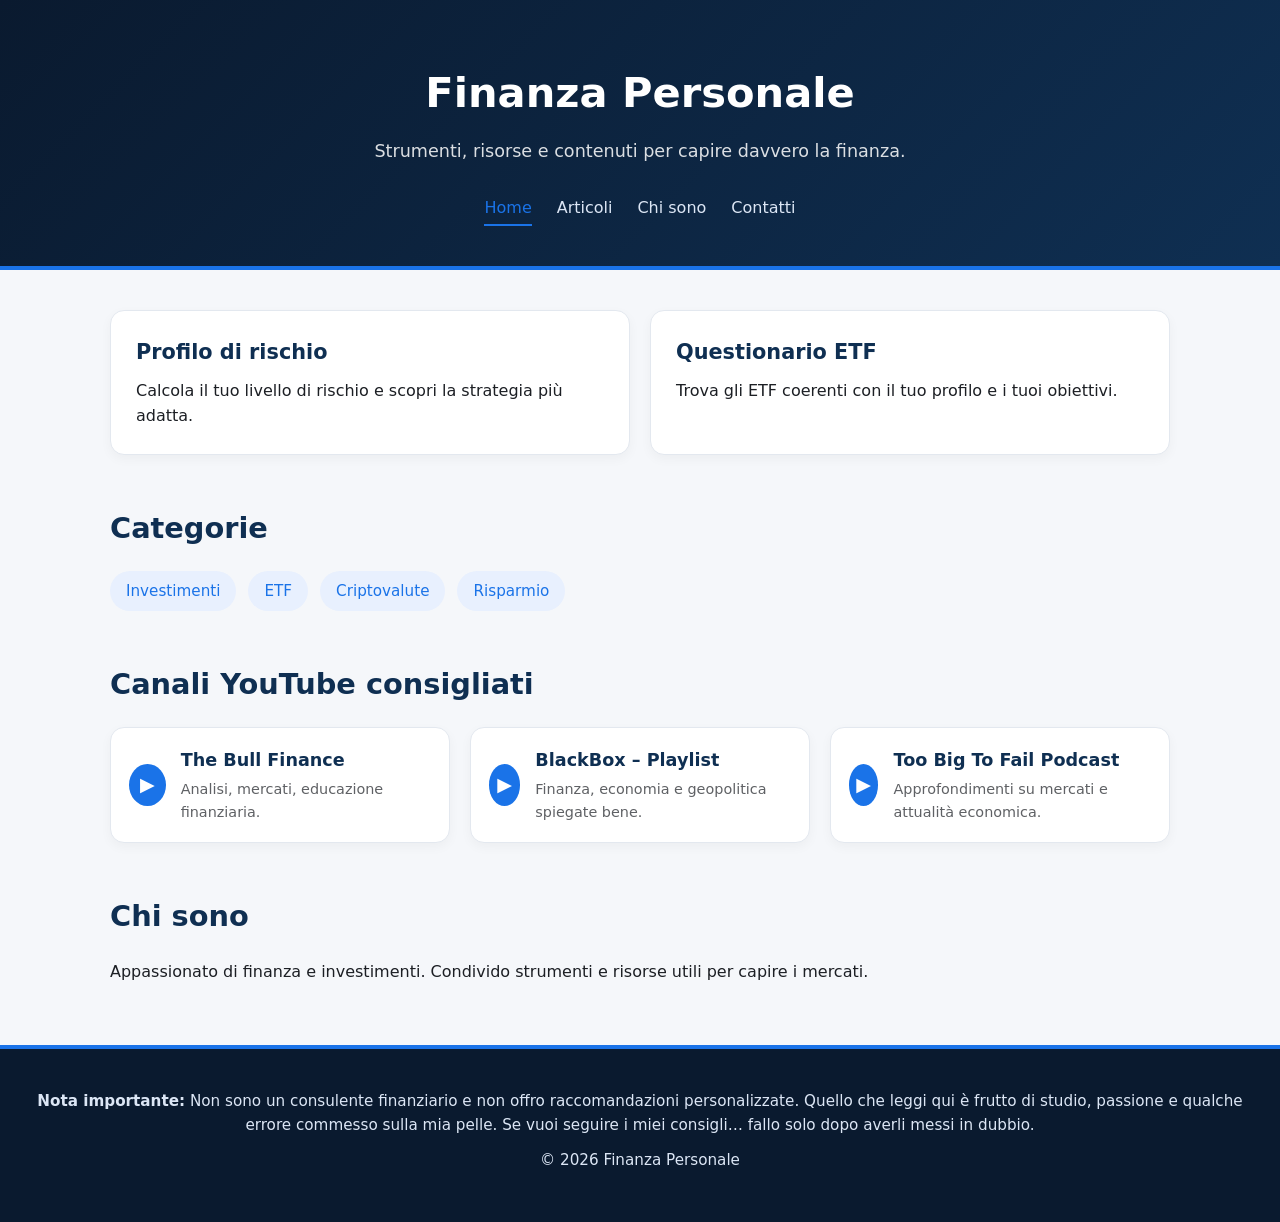
==== index.HTML @ 00348199 "Add files via upload" ====
<!DOCTYPE html>
<html lang="it">
<head>
    <meta charset="UTF-8">
    <meta name="viewport" content="width=device-width, initial-scale=1.0">
    <title>Finanza Personale</title>
    <link rel="stylesheet" href="style.css">
</head>

<body>

    <header class="app-header">
        <h1>Finanza Personale</h1>
        <p class="subtitle">Strumenti, risorse e contenuti per capire davvero la finanza.</p>

        <nav class="app-nav">
            <a href="index.html" class="active">Home</a>
            <a href="articoli.html">Articoli</a>
            <a href="chi-sono.html">Chi sono</a>
            <a href="contatti.html">Contatti</a>
        </nav>
    </header>

    <main class="app-container">

        <!-- DASHBOARD CARDS -->
        <section class="dashboard">
            <a href="profilo-rischio.html" class="dash-card">
                <h3>Profilo di rischio</h3>
                <p>Calcola il tuo livello di rischio e scopri la strategia più adatta.</p>
            </a>

            <a href="questionario.html" class="dash-card">
                <h3>Questionario ETF</h3>
                <p>Trova gli ETF coerenti con il tuo profilo e i tuoi obiettivi.</p>
            </a>
        </section>

        <!-- CATEGORIE -->
        <section class="section-block">
            <h2>Categorie</h2>
            <div class="tag-grid">
                <span class="tag">Investimenti</span>
                <span class="tag">ETF</span>
                <span class="tag">Criptovalute</span>
                <span class="tag">Risparmio</span>
            </div>
        </section>

        <!-- YOUTUBE -->
        <section class="section-block">
            <h2>Canali YouTube consigliati</h2>

            <div class="yt-grid">

                <a class="yt-card" href="https://www.youtube.com/@thebull_finance" target="_blank">
                    <div class="yt-icon">▶</div>
                    <div class="yt-info">
                        <h3>The Bull Finance</h3>
                        <p>Analisi, mercati, educazione finanziaria.</p>
                    </div>
                </a>

                <a class="yt-card" href="https://www.youtube.com/playlist?list=PLlcZfiOunO5Eo5RmzzrlEgqEJbmg8cez0" target="_blank">
                    <div class="yt-icon">▶</div>
                    <div class="yt-info">
                        <h3>BlackBox – Playlist</h3>
                        <p>Finanza, economia e geopolitica spiegate bene.</p>
                    </div>
                </a>

                <a class="yt-card" href="https://www.youtube.com/@TooBigToFailPodcast" target="_blank">
                    <div class="yt-icon">▶</div>
                    <div class="yt-info">
                        <h3>Too Big To Fail Podcast</h3>
                        <p>Approfondimenti su mercati e attualità economica.</p>
                    </div>
                </a>

            </div>
        </section>

        <!-- CHI SONO -->
        <section class="section-block">
            <h2>Chi sono</h2>
            <p>Appassionato di finanza e investimenti. Condivido strumenti e risorse utili per capire i mercati.</p>
        </section>

    </main>

    <footer class="app-footer">
        <p><strong>Nota importante:</strong> Non sono un consulente finanziario e non offro raccomandazioni personalizzate. 
        Quello che leggi qui è frutto di studio, passione e qualche errore commesso sulla mia pelle. 
        Se vuoi seguire i miei consigli… fallo solo dopo averli messi in dubbio.</p>

        <p>© 2026 Finanza Personale</p>
    </footer>

</body>
</html>
---- style.css ----
/* FONT & RESET */
* {
    margin: 0;
    padding: 0;
    box-sizing: border-box;
    font-family: "Inter", system-ui, sans-serif;
}

body {
    background: #f5f7fa;
    color: #1c1f24;
    line-height: 1.6;
}

/* HEADER */
.app-header {
    text-align: center;
    padding: 60px 20px 40px;
    background: linear-gradient(135deg, #0a1a2f, #0f2f52);
    color: white;
    border-bottom: 4px solid #1a73e8;
}

.app-header h1 {
    font-size: 2.6rem;
    font-weight: 700;
}

.subtitle {
    margin-top: 10px;
    font-size: 1.1rem;
    opacity: 0.85;
}

/* NAVBAR */
.app-nav {
    margin-top: 30px;
    display: flex;
    justify-content: center;
    gap: 25px;
}

.app-nav a {
    color: #dce6f5;
    text-decoration: none;
    font-weight: 500;
    padding-bottom: 4px;
    transition: 0.2s;
}

.app-nav a.active,
.app-nav a:hover {
    color: #1a73e8;
    border-bottom: 2px solid #1a73e8;
}

/* MAIN CONTAINER */
.app-container {
    max-width: 1100px;
    margin: 40px auto;
    padding: 0 20px;
}

/* DASHBOARD CARDS */
.dashboard {
    display: grid;
    grid-template-columns: repeat(auto-fit, minmax(260px, 1fr));
    gap: 20px;
    margin-bottom: 50px;
}

.dash-card {
    background: white;
    padding: 25px;
    border-radius: 14px;
    border: 1px solid #e3e8ef;
    text-decoration: none;
    color: #1c1f24;
    transition: 0.25s ease;
    box-shadow: 0 4px 12px rgba(0,0,0,0.04);
}

.dash-card:hover {
    transform: translateY(-4px);
    border-color: #1a73e8;
    box-shadow: 0 6px 18px rgba(0,0,0,0.08);
}

.dash-card h3 {
    font-size: 1.3rem;
    margin-bottom: 8px;
    color: #0f2f52;
}

/* SECTION BLOCKS */
.section-block {
    margin-bottom: 50px;
}

.section-block h2 {
    font-size: 1.8rem;
    margin-bottom: 20px;
    color: #0f2f52;
}

/* TAG GRID */
.tag-grid {
    display: flex;
    flex-wrap: wrap;
    gap: 12px;
}

.tag {
    background: #e8f0fe;
    color: #1a73e8;
    padding: 8px 16px;
    border-radius: 20px;
    font-size: 0.95rem;
    font-weight: 500;
}

/* YOUTUBE GRID */
.yt-grid {
    display: grid;
    grid-template-columns: repeat(auto-fit, minmax(280px, 1fr));
    gap: 20px;
}

.yt-card {
    display: flex;
    align-items: center;
    gap: 15px;
    background: white;
    padding: 18px;
    border-radius: 14px;
    border: 1px solid #e3e8ef;
    text-decoration: none;
    color: #1c1f24;
    transition: 0.25s ease;
    box-shadow: 0 4px 12px rgba(0,0,0,0.04);
}

.yt-card:hover {
    transform: translateY(-4px);
    border-color: #1a73e8;
    box-shadow: 0 6px 18px rgba(0,0,0,0.08);
}

.yt-icon {
    background: #1a73e8;
    color: white;
    width: 42px;
    height: 42px;
    border-radius: 50%;
    display: flex;
    align-items: center;
    justify-content: center;
    font-size: 1.2rem;
}

.yt-info h3 {
    font-size: 1.1rem;
    margin-bottom: 4px;
    color: #0f2f52;
}

.yt-info p {
    font-size: 0.9rem;
    opacity: 0.7;
}

/* FOOTER */
.app-footer {
    text-align: center;
    padding: 40px 20px;
    margin-top: 60px;
    background: #0a1a2f;
    color: #dce6f5;
    border-top: 4px solid #1a73e8;
}

.app-footer p {
    margin-bottom: 10px;
    font-size: 0.95rem;
}
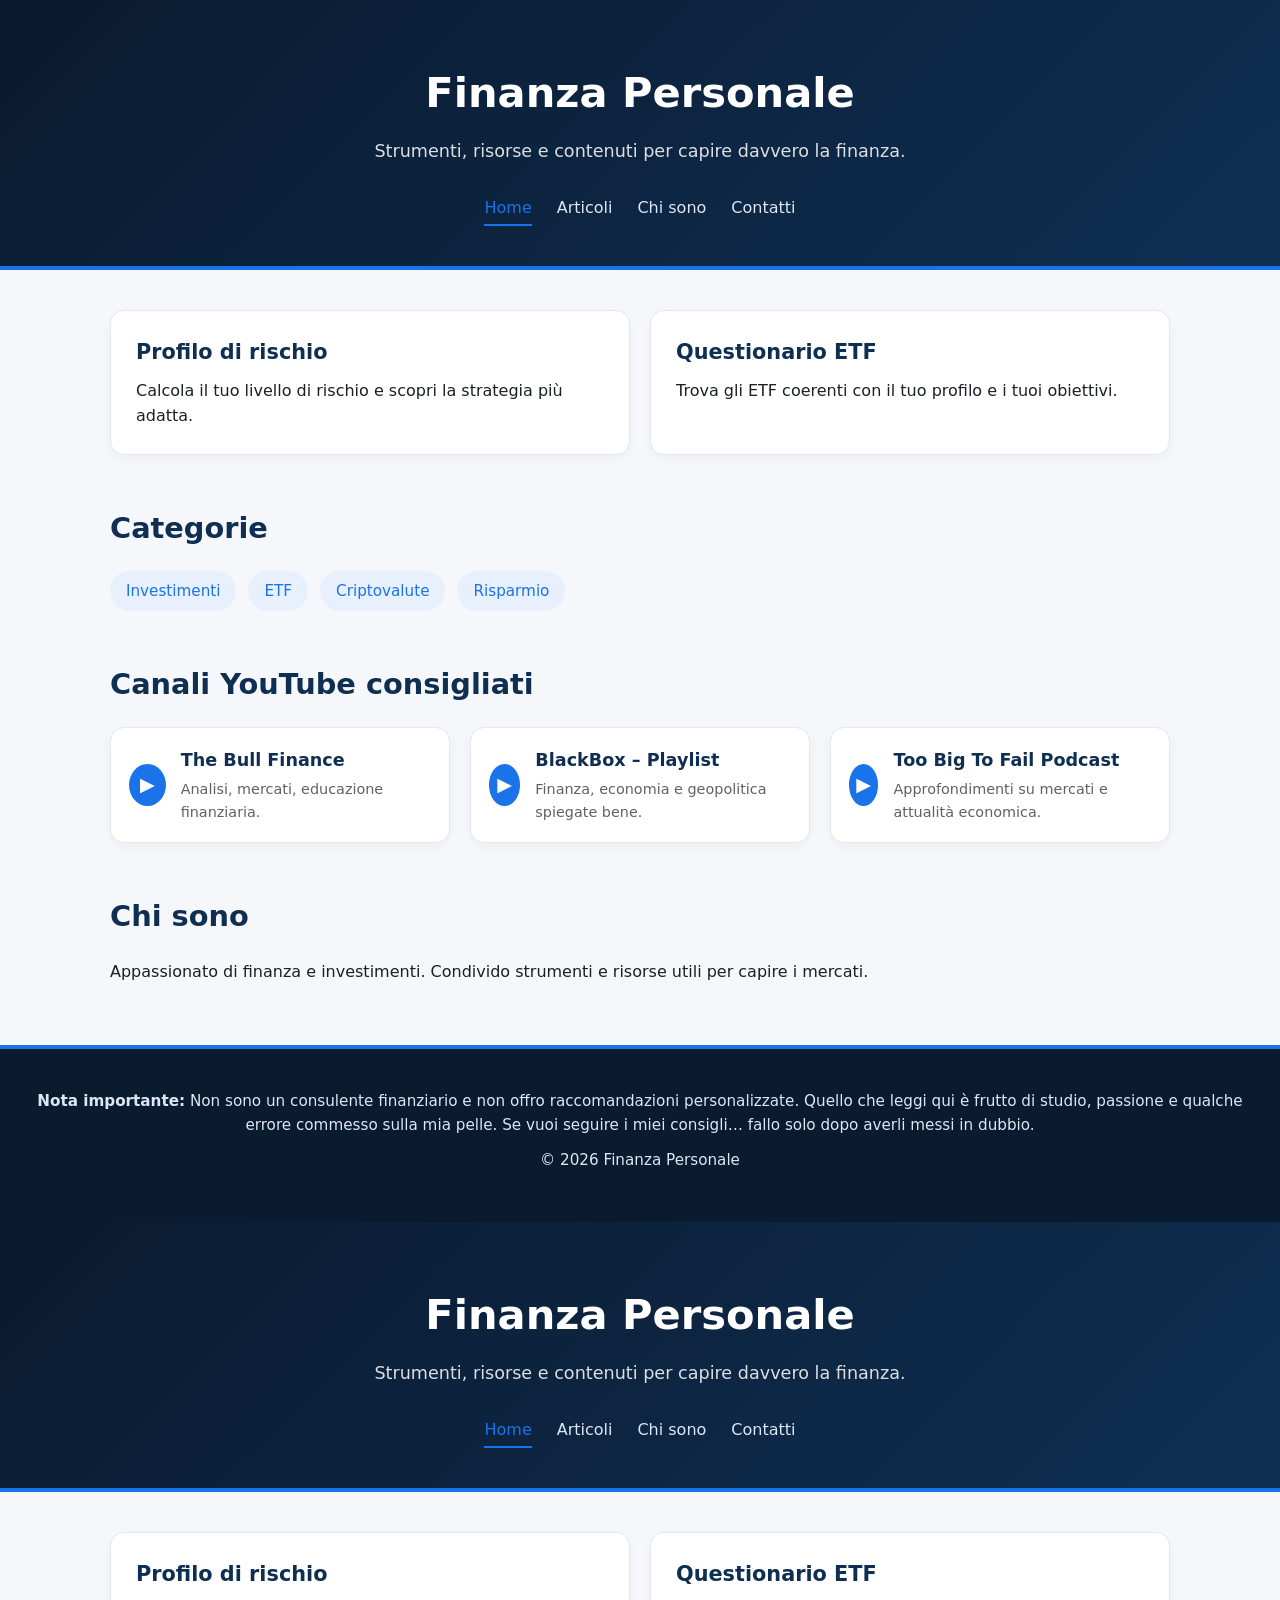
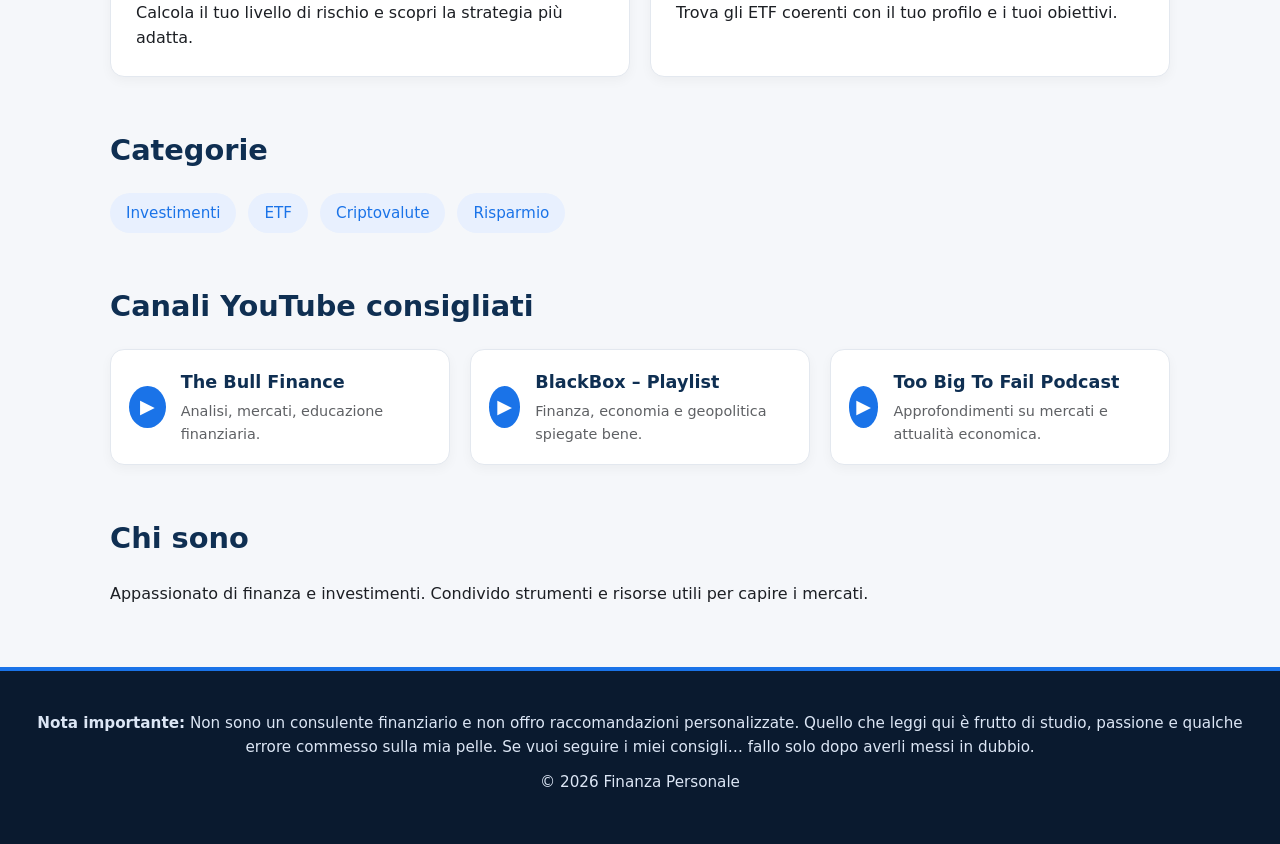
==== commit 750a7923: "Update index.HTML" ====
--- a/index.HTML
+++ b/index.HTML
@@ -1,4 +1,95 @@
 <!DOCTYPE html>
+<html lang="it">
+<head>
+    <meta charset="UTF-8">
+    <meta name="viewport" content="width=device-width, initial-scale=1.0">
+    <title>Finanza Personale</title>
+
+    <!-- Google tag (gtag.js) -->
+    <script async src="https://www.googletagmanager.com/gtag/js?id=G-FKNCX0K0P9"></script>
+    <script>
+      window.dataLayer = window.dataLayer || [];
+      function gtag(){dataLayer.push(arguments);}
+      gtag('js', new Date());
+      gtag('config', 'G-FKNCX0K0P9');
+    </script>
+
+    <link rel="stylesheet" href="style.css">
+</head>
+<body>
+    <header class="app-header">
+        <h1>Finanza Personale</h1>
+        <p class="subtitle">Strumenti, risorse e contenuti per capire davvero la finanza.</p>
+        <nav class="app-nav">
+            <a href="index.html" class="active">Home</a>
+            <a href="articoli.html">Articoli</a>
+            <a href="chi-sono.html">Chi sono</a>
+            <a href="contatti.html">Contatti</a>
+        </nav>
+    </header>
+    <main class="app-container">
+        <!-- DASHBOARD CARDS -->
+        <section class="dashboard">
+            <a href="profilo-rischio.html" class="dash-card">
+                <h3>Profilo di rischio</h3>
+                <p>Calcola il tuo livello di rischio e scopri la strategia più adatta.</p>
+            </a>
+            <a href="questionario.html" class="dash-card">
+                <h3>Questionario ETF</h3>
+                <p>Trova gli ETF coerenti con il tuo profilo e i tuoi obiettivi.</p>
+            </a>
+        </section>
+        <!-- CATEGORIE -->
+        <section class="section-block">
+            <h2>Categorie</h2>
+            <div class="tag-grid">
+                <span class="tag">Investimenti</span>
+                <span class="tag">ETF</span>
+                <span class="tag">Criptovalute</span>
+                <span class="tag">Risparmio</span>
+            </div>
+        </section>
+        <!-- YOUTUBE -->
+        <section class="section-block">
+            <h2>Canali YouTube consigliati</h2>
+            <div class="yt-grid">
+                <a class="yt-card" href="https://www.youtube.com/@thebull_finance" target="_blank">
+                    <div class="yt-icon">▶</div>
+                    <div class="yt-info">
+                        <h3>The Bull Finance</h3>
+                        <p>Analisi, mercati, educazione finanziaria.</p>
+                    </div>
+                </a>
+                <a class="yt-card" href="https://www.youtube.com/playlist?list=PLlcZfiOunO5Eo5RmzzrlEgqEJbmg8cez0" target="_blank">
+                    <div class="yt-icon">▶</div>
+                    <div class="yt-info">
+                        <h3>BlackBox – Playlist</h3>
+                        <p>Finanza, economia e geopolitica spiegate bene.</p>
+                    </div>
+                </a>
+                <a class="yt-card" href="https://www.youtube.com/@TooBigToFailPodcast" target="_blank">
+                    <div class="yt-icon">▶</div>
+                    <div class="yt-info">
+                        <h3>Too Big To Fail Podcast</h3>
+                        <p>Approfondimenti su mercati e attualità economica.</p>
+                    </div>
+                </a>
+            </div>
+        </section>
+        <!-- CHI SONO -->
+        <section class="section-block">
+            <h2>Chi sono</h2>
+            <p>Appassionato di finanza e investimenti. Condivido strumenti e risorse utili per capire i mercati.</p>
+        </section>
+    </main>
+    <footer class="app-footer">
+        <p><strong>Nota importante:</strong> Non sono un consulente finanziario e non offro raccomandazioni personalizzate. 
+        Quello che leggi qui è frutto di studio, passione e qualche errore commesso sulla mia pelle. 
+        Se vuoi seguire i miei consigli… fallo solo dopo averli messi in dubbio.</p>
+        <p>© 2026 Finanza Personale</p>
+    </footer>
+</body>
+</html><!DOCTYPE html>
 <html lang="it">
 <head>
     <meta charset="UTF-8">
